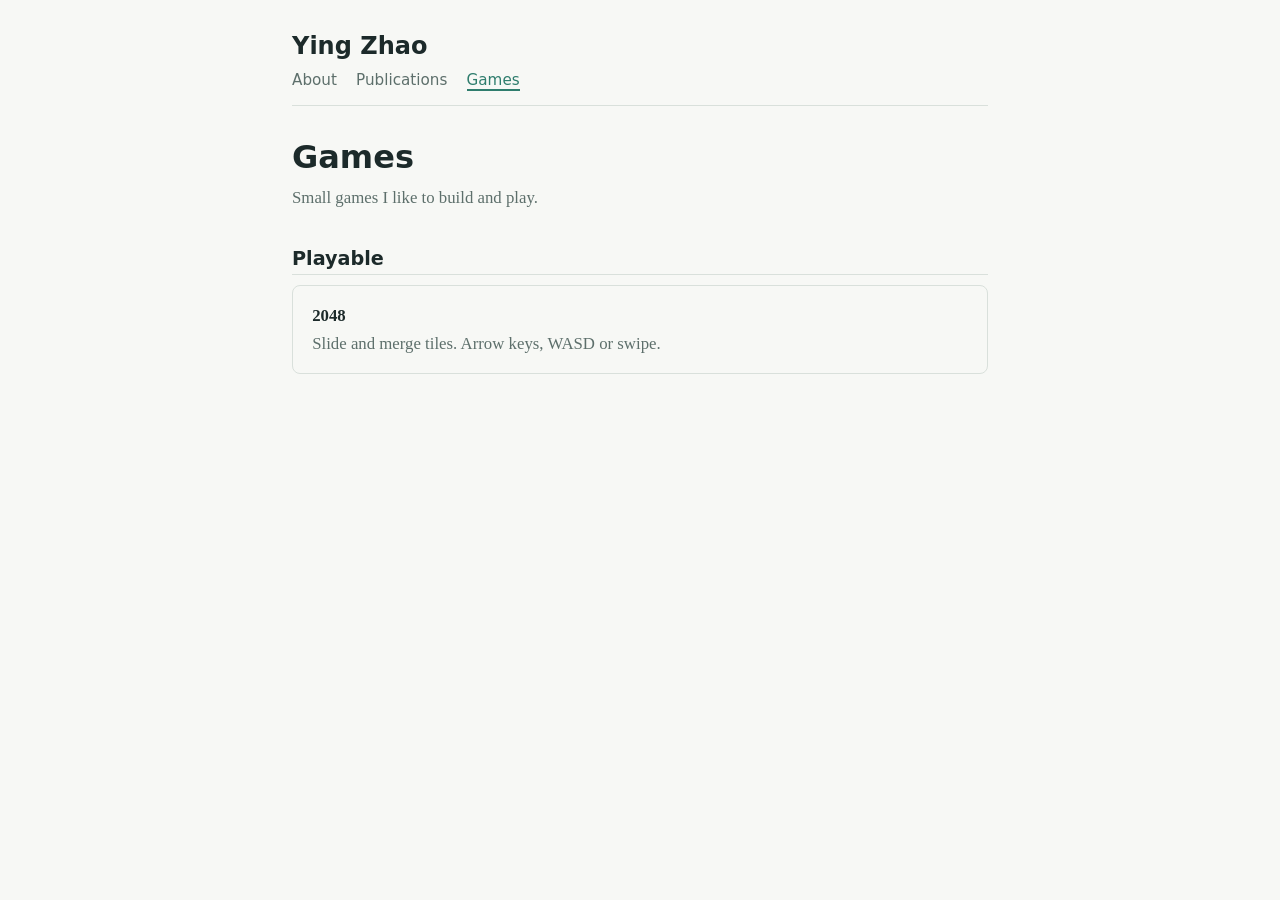
==== games/index.html @ 1aa1e555 "Add initial site" ====
<!DOCTYPE html><html lang="en"><head><meta charset="UTF-8"><meta name="viewport" content="width=device-width,initial-scale=1">
<title>Games | Ying Zhao</title><meta name="description" content="Ying Zhao, PhD researcher in materials science at McGill University."><link rel="stylesheet" href="../style.css"></head>
<body><div class="wrap"><header><a class="name" href="../index.html">Ying Zhao</a>
<nav><a href="../index.html">About</a><a href="../publications.html">Publications</a><a href="../games/index.html" aria-current=page>Games</a></nav></header>
<main><h1>Games</h1><p class="sub">Small games I like to build and play.</p><h2>Playable</h2>
<a class="card" href="2048.html"><b>2048</b><br><span class="sub">Slide and merge tiles. Arrow keys, WASD or swipe.</span></a></main></div></body></html>
---- style.css ----
:root{--bg:#f7f8f5;--ink:#1c2a2a;--muted:#5d6f6b;--accent:#2f7d6d;--line:#d9e0db}
@media (prefers-color-scheme:dark){:root{--bg:#172120;--ink:#e6eeea;--muted:#9bb0aa;--accent:#6cc2ae;--line:#2c3c3a}}
*{box-sizing:border-box}
body{margin:0;background:var(--bg);color:var(--ink);font:1.05rem/1.65 Charter,Georgia,serif}
.wrap{max-width:46rem;margin:0 auto;padding:0 1.25rem 4rem}
header{padding:2rem 0 1rem;border-bottom:1px solid var(--line);margin-bottom:2rem}
header a.name{font:700 1.5rem system-ui,sans-serif;color:var(--ink);text-decoration:none}
nav{margin-top:.5rem;font:.95rem system-ui,sans-serif}
nav a{margin-right:1.2rem;color:var(--muted);text-decoration:none}
nav a:hover,nav a[aria-current]{color:var(--accent);border-bottom:2px solid var(--accent)}
a{color:var(--accent)}
h1{font:700 2rem system-ui,sans-serif;margin:0 0 .5rem}
h2{font:700 1.2rem system-ui,sans-serif;margin:2.2rem 0 .6rem;padding-bottom:.3rem;border-bottom:1px solid var(--line)}
.sub{color:var(--muted);margin:0}
.item{margin:0 0 1.1rem}.item b{font-family:system-ui,sans-serif}
.pub{margin:0 0 1.1rem}.pub em{color:var(--muted)}
.tag{font:.75rem system-ui,sans-serif;background:var(--line);padding:.1rem .5rem;border-radius:3px;white-space:nowrap}
ul{padding-left:1.2rem;margin:.3rem 0}
.skills dt{font:700 .95rem system-ui,sans-serif;margin-top:.7rem}.skills dd{margin:0;color:var(--muted)}
.card{display:block;border:1px solid var(--line);border-radius:8px;padding:1rem 1.2rem;text-decoration:none;color:var(--ink);margin-bottom:1rem}
.card:hover{border-color:var(--accent)}
:focus-visible{outline:3px solid var(--accent);outline-offset:2px}
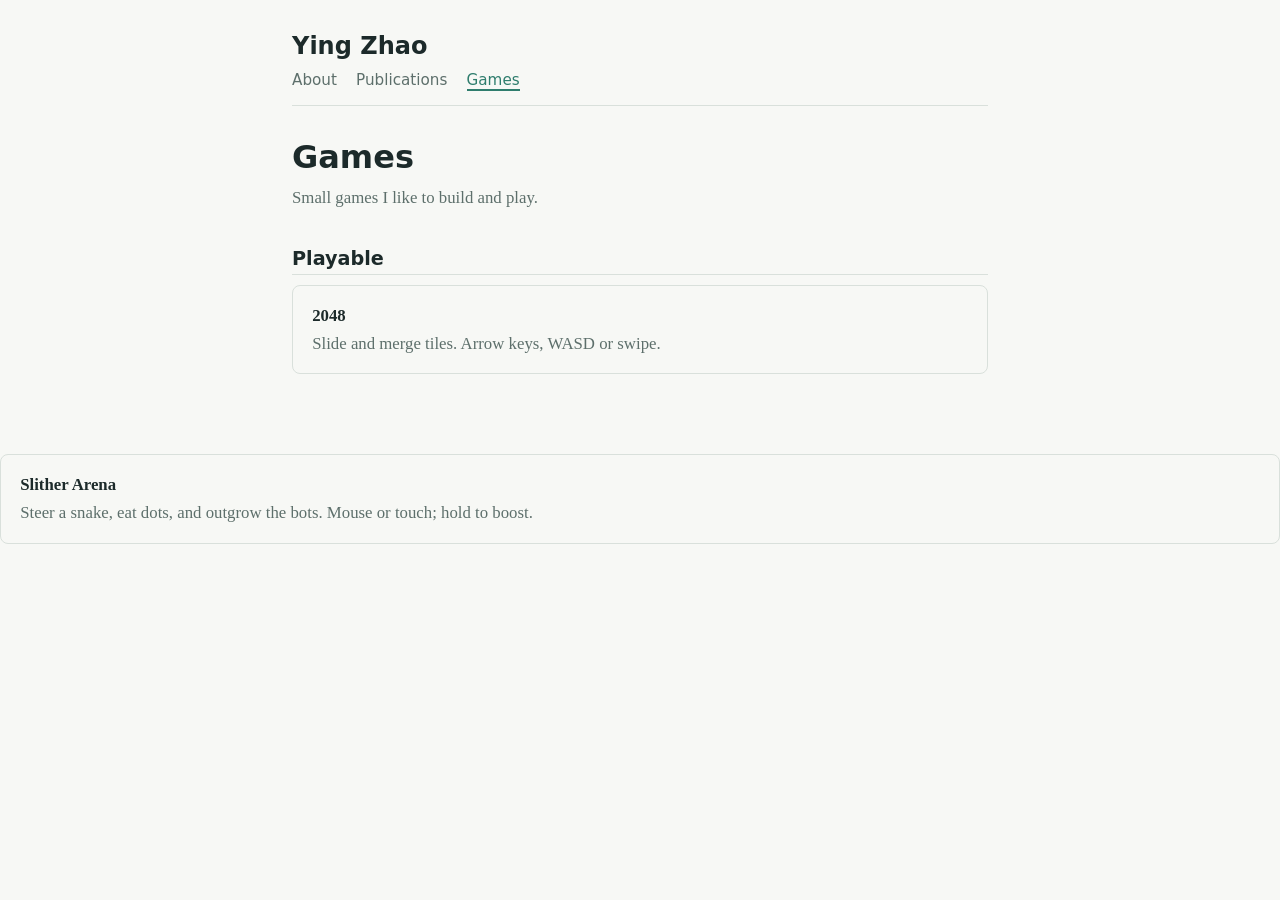
==== commit 56790dee: "add slither" ====
--- a/games/index.html
+++ b/games/index.html
@@ -3,4 +3,5 @@
 <body><div class="wrap"><header><a class="name" href="../index.html">Ying Zhao</a>
 <nav><a href="../index.html">About</a><a href="../publications.html">Publications</a><a href="../games/index.html" aria-current=page>Games</a></nav></header>
 <main><h1>Games</h1><p class="sub">Small games I like to build and play.</p><h2>Playable</h2>
-<a class="card" href="2048.html"><b>2048</b><br><span class="sub">Slide and merge tiles. Arrow keys, WASD or swipe.</span></a></main></div></body></html>+<a class="card" href="2048.html"><b>2048</b><br><span class="sub">Slide and merge tiles. Arrow keys, WASD or swipe.</span></a></main></div></body></html>
+<a class="card" href="slither.html"><b>Slither Arena</b><br><span class="sub">Steer a snake, eat dots, and outgrow the bots. Mouse or touch; hold to boost.</span></a></main></div></body></html>
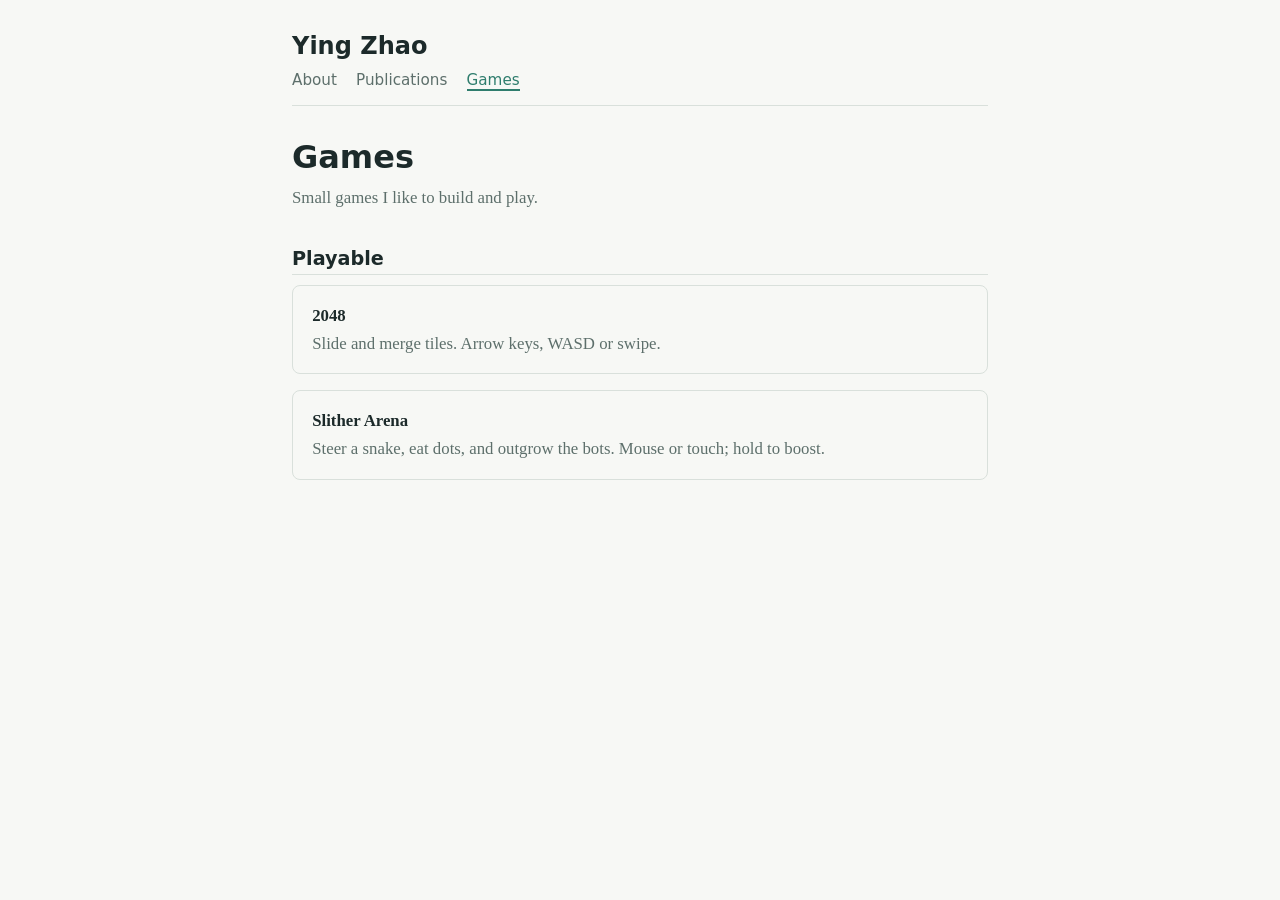
==== commit c658aaa0: "Update index.html" ====
--- a/games/index.html
+++ b/games/index.html
@@ -3,5 +3,5 @@
 <body><div class="wrap"><header><a class="name" href="../index.html">Ying Zhao</a>
 <nav><a href="../index.html">About</a><a href="../publications.html">Publications</a><a href="../games/index.html" aria-current=page>Games</a></nav></header>
 <main><h1>Games</h1><p class="sub">Small games I like to build and play.</p><h2>Playable</h2>
-<a class="card" href="2048.html"><b>2048</b><br><span class="sub">Slide and merge tiles. Arrow keys, WASD or swipe.</span></a></main></div></body></html>
+<a class="card" href="2048.html"><b>2048</b><br><span class="sub">Slide and merge tiles. Arrow keys, WASD or swipe.</span></a>
 <a class="card" href="slither.html"><b>Slither Arena</b><br><span class="sub">Steer a snake, eat dots, and outgrow the bots. Mouse or touch; hold to boost.</span></a></main></div></body></html>
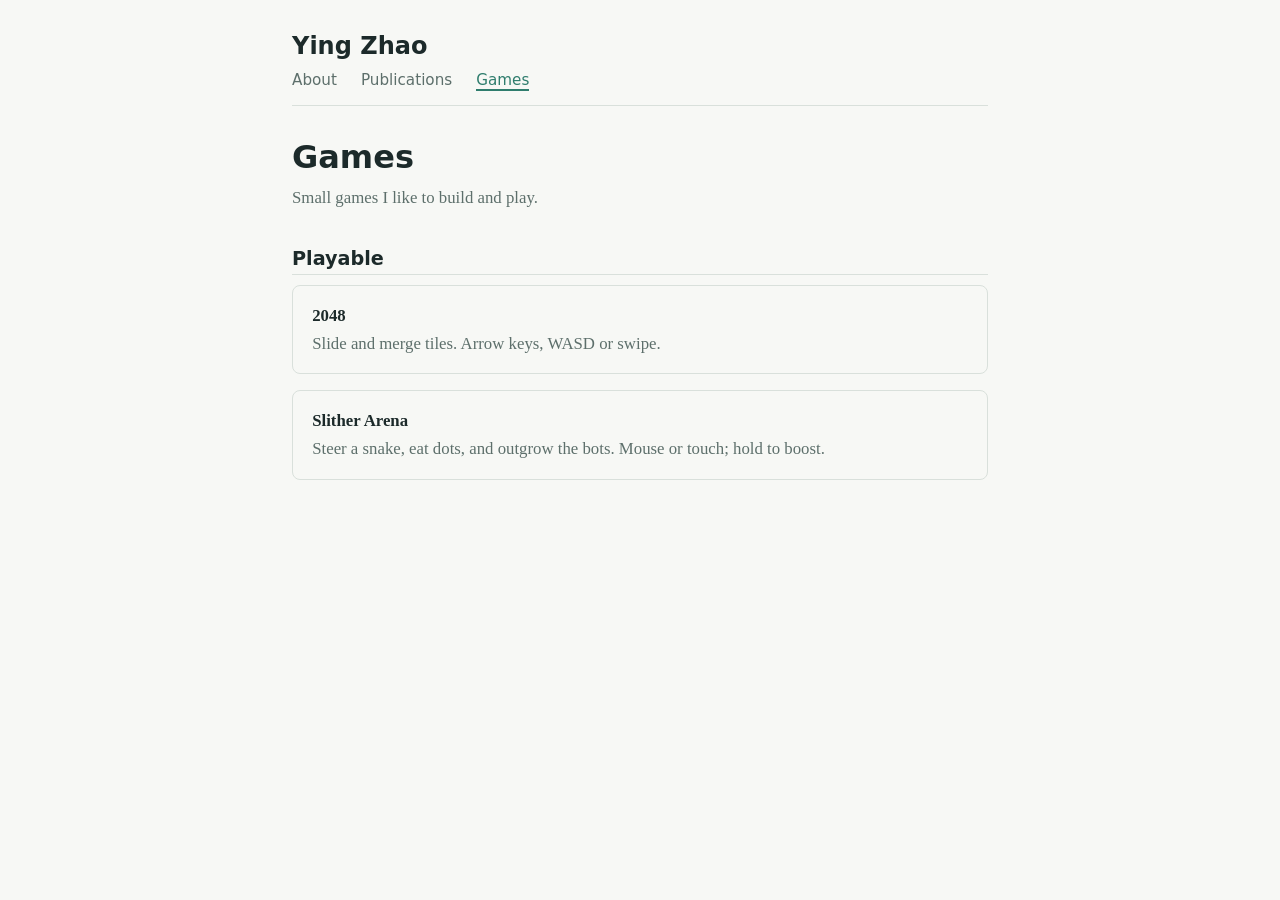
==== commit 8d094c17: "Update index.html" ====
--- a/games/index.html
+++ b/games/index.html
@@ -1,7 +1,29 @@
-<!DOCTYPE html><html lang="en"><head><meta charset="UTF-8"><meta name="viewport" content="width=device-width,initial-scale=1">
-<title>Games | Ying Zhao</title><meta name="description" content="Ying Zhao, PhD researcher in materials science at McGill University."><link rel="stylesheet" href="../style.css"></head>
-<body><div class="wrap"><header><a class="name" href="../index.html">Ying Zhao</a>
-<nav><a href="../index.html">About</a><a href="../publications.html">Publications</a><a href="../games/index.html" aria-current=page>Games</a></nav></header>
-<main><h1>Games</h1><p class="sub">Small games I like to build and play.</p><h2>Playable</h2>
-<a class="card" href="2048.html"><b>2048</b><br><span class="sub">Slide and merge tiles. Arrow keys, WASD or swipe.</span></a>
-<a class="card" href="slither.html"><b>Slither Arena</b><br><span class="sub">Steer a snake, eat dots, and outgrow the bots. Mouse or touch; hold to boost.</span></a></main></div></body></html>
+<!DOCTYPE html>
+<html lang="en">
+<head>
+<meta charset="UTF-8">
+<meta name="viewport" content="width=device-width,initial-scale=1">
+<title>Games | Ying Zhao</title>
+<meta name="description" content="Ying Zhao, PhD researcher in materials science at McGill University.">
+<link rel="stylesheet" href="../style.css">
+</head>
+<body>
+<div class="wrap">
+<header>
+  <a class="name" href="../index.html">Ying Zhao</a>
+  <nav>
+    <a href="../index.html">About</a>
+    <a href="../publications.html">Publications</a>
+    <a href="../games/index.html" aria-current="page">Games</a>
+  </nav>
+</header>
+<main>
+  <h1>Games</h1>
+  <p class="sub">Small games I like to build and play.</p>
+  <h2>Playable</h2>
+  <a class="card" href="2048.html"><b>2048</b><br><span class="sub">Slide and merge tiles. Arrow keys, WASD or swipe.</span></a>
+  <a class="card" href="slither.html"><b>Slither Arena</b><br><span class="sub">Steer a snake, eat dots, and outgrow the bots. Mouse or touch; hold to boost.</span></a>
+</main>
+</div>
+</body>
+</html>
